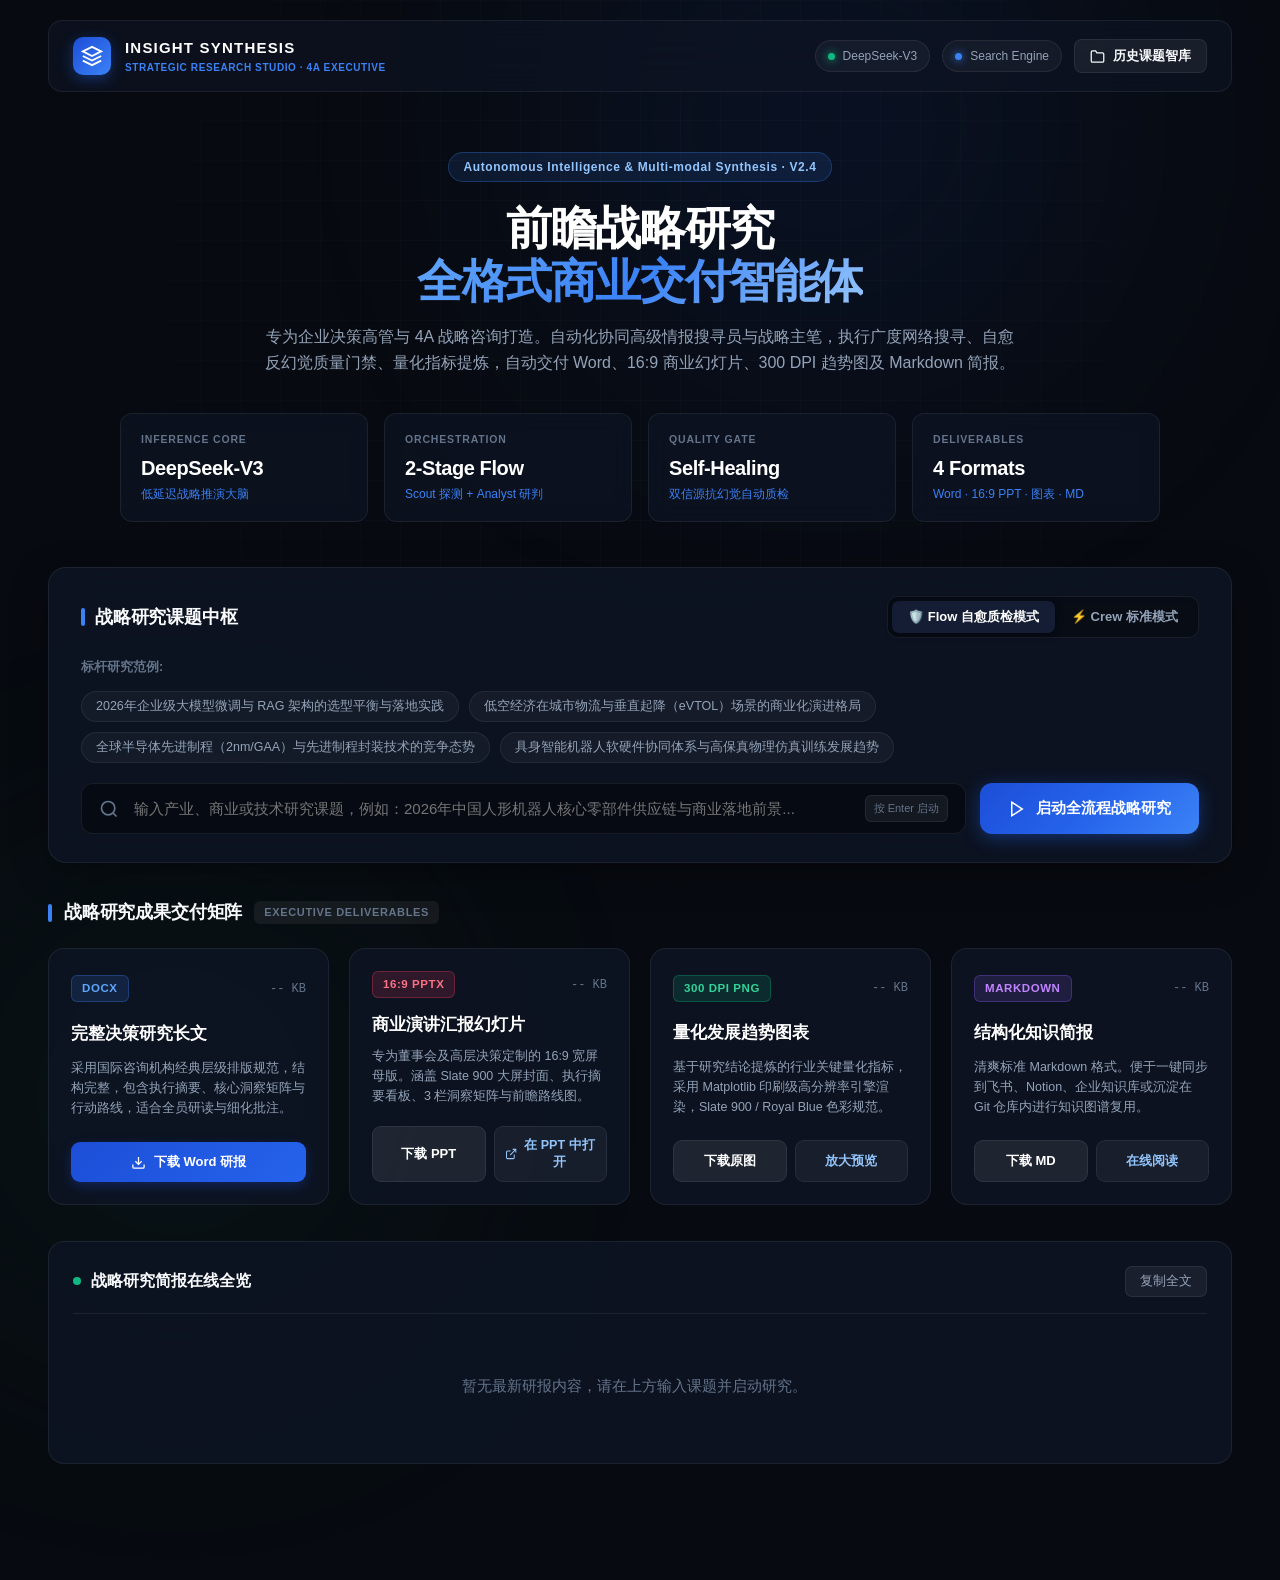
==== web/index.html @ 83f0de07 "feat(web): launch 4A executive web studio on port 8000 with obsidian dark aesthetics and live pipeli" ====
<!DOCTYPE html>
<html lang="zh-CN">
<head>
    <meta charset="UTF-8">
    <meta name="viewport" content="width=device-width, initial-scale=1.0">
    <title>Insight Synthesis Studio · 战略研究智能体控制台</title>
    <link rel="stylesheet" href="style.css">
</head>
<body>
    <!-- 背景氛围流光网格 -->
    <div class="ambient-glow glow-top"></div>
    <div class="ambient-glow glow-bottom"></div>
    <div class="grid-overlay"></div>

    <div class="app-layout">
        <!-- 顶部导航栏 -->
        <header class="navbar">
            <div class="brand">
                <div class="brand-icon">
                    <svg width="22" height="22" viewBox="0 0 24 24" fill="none" stroke="currentColor" stroke-width="2">
                        <polygon points="12 2 2 7 12 12 22 7 12 2"></polygon>
                        <polyline points="2 17 12 22 22 17"></polyline>
                        <polyline points="2 12 12 17 22 12"></polyline>
                    </svg>
                </div>
                <div class="brand-text">
                    <div class="brand-title">INSIGHT SYNTHESIS</div>
                    <div class="brand-subtitle">STRATEGIC RESEARCH STUDIO · 4A EXECUTIVE</div>
                </div>
            </div>

            <div class="nav-status-group">
                <div class="status-pill" id="deepseekStatus">
                    <span class="dot green"></span>
                    <span class="text">DeepSeek-V3</span>
                </div>
                <div class="status-pill" id="searchStatus">
                    <span class="dot blue"></span>
                    <span class="text">Search Engine</span>
                </div>
                <button class="vault-btn" id="openVaultBtn">
                    <svg width="15" height="15" viewBox="0 0 24 24" fill="none" stroke="currentColor" stroke-width="2">
                        <path d="M22 19a2 2 0 0 1-2 2H4a2 2 0 0 1-2-2V5a2 2 0 0 1 2-2h5l2 3h9a2 2 0 0 1 2 2z"></path>
                    </svg>
                    历史课题智库
                </button>
            </div>
        </header>

        <!-- 主内容区 -->
        <main class="main-content">
            <!-- 战略英雄区 -->
            <section class="hero-section">
                <div class="hero-badge">Autonomous Intelligence & Multi-modal Synthesis · V2.4</div>
                <h1 class="hero-headline">
                    前瞻战略研究<br>
                    <span class="gradient-text">全格式商业交付智能体</span>
                </h1>
                <p class="hero-description">
                    专为企业决策高管与 4A 战略咨询打造。自动化协同高级情报搜寻员与战略主笔，执行广度网络搜寻、自愈反幻觉质量门禁、量化指标提炼，自动交付 Word、16:9 商业幻灯片、300 DPI 趋势图及 Markdown 简报。
                </p>

                <!-- 能力矩阵 KPI 指标条 -->
                <div class="kpi-grid">
                    <div class="kpi-box">
                        <div class="kpi-header">INFERENCE CORE</div>
                        <div class="kpi-num">DeepSeek-V3</div>
                        <div class="kpi-sub">低延迟战略推演大脑</div>
                    </div>
                    <div class="kpi-box">
                        <div class="kpi-header">ORCHESTRATION</div>
                        <div class="kpi-num">2-Stage Flow</div>
                        <div class="kpi-sub">Scout 探测 + Analyst 研判</div>
                    </div>
                    <div class="kpi-box">
                        <div class="kpi-header">QUALITY GATE</div>
                        <div class="kpi-num">Self-Healing</div>
                        <div class="kpi-sub">双信源抗幻觉自动质检</div>
                    </div>
                    <div class="kpi-box">
                        <div class="kpi-header">DELIVERABLES</div>
                        <div class="kpi-num">4 Formats</div>
                        <div class="kpi-sub">Word · 16:9 PPT · 图表 · MD</div>
                    </div>
                </div>
            </section>

            <!-- 战略任务控制中枢 -->
            <section class="mission-panel">
                <div class="panel-header">
                    <div class="panel-title-wrap">
                        <span class="section-indicator"></span>
                        <h2 class="panel-title">战略研究课题中枢</h2>
                    </div>
                    <div class="mode-switch">
                        <button class="mode-btn active" data-mode="flow">
                            <span class="mode-icon">🛡️</span> Flow 自愈质检模式
                        </button>
                        <button class="mode-btn" data-mode="crew">
                            <span class="mode-icon">⚡</span> Crew 标准模式
                        </button>
                    </div>
                </div>

                <!-- 推荐标杆预设选题 -->
                <div class="presets-row">
                    <span class="presets-label">标杆研究范例:</span>
                    <div class="presets-chips">
                        <button class="preset-chip">2026年企业级大模型微调与 RAG 架构的选型平衡与落地实践</button>
                        <button class="preset-chip">低空经济在城市物流与垂直起降（eVTOL）场景的商业化演进格局</button>
                        <button class="preset-chip">全球半导体先进制程（2nm/GAA）与先进制程封装技术的竞争态势</button>
                        <button class="preset-chip">具身智能机器人软硬件协同体系与高保真物理仿真训练发展趋势</button>
                    </div>
                </div>

                <!-- 输入框与启动操作 -->
                <div class="command-bar">
                    <div class="input-container">
                        <svg class="search-icon" width="20" height="20" viewBox="0 0 24 24" fill="none" stroke="currentColor" stroke-width="2">
                            <circle cx="11" cy="11" r="8"></circle>
                            <line x1="21" y1="21" x2="16.65" y2="16.65"></line>
                        </svg>
                        <input type="text" id="topicInput" placeholder="输入产业、商业或技术研究课题，例如：2026年中国人形机器人核心零部件供应链与商业落地前景..." />
                        <span class="shortcut-hint">按 Enter 启动</span>
                    </div>
                    <button class="launch-btn" id="launchBtn">
                        <span class="btn-shimmer"></span>
                        <svg width="18" height="18" viewBox="0 0 24 24" fill="none" stroke="currentColor" stroke-width="2">
                            <polygon points="5 3 19 12 5 21 5 3"></polygon>
                        </svg>
                        <span class="btn-label">启动全流程战略研究</span>
                    </button>
                </div>
            </section>

            <!-- 实时研究流水线可视化状态（运行时激活） -->
            <section class="pipeline-section" id="pipelineSection" style="display: none;">
                <div class="pipeline-card">
                    <div class="pipeline-header">
                        <div class="pipeline-status-badge">
                            <span class="pulse-ring"></span>
                            <span id="pipelineStatusText">正在执行任务...</span>
                        </div>
                        <div class="pipeline-progress-num" id="progressPercent">0%</div>
                    </div>

                    <!-- 进度条 -->
                    <div class="progress-track">
                        <div class="progress-fill" id="progressFill" style="width: 0%;"></div>
                    </div>

                    <!-- 四阶段节点 -->
                    <div class="pipeline-steps">
                        <div class="step-node" id="stepScout">
                            <div class="step-dot"></div>
                            <div class="step-info">
                                <div class="step-name">1. 全网广度探测</div>
                                <div class="step-desc">Scout 检索与去噪</div>
                            </div>
                        </div>
                        <div class="step-node" id="stepGate">
                            <div class="step-dot"></div>
                            <div class="step-info">
                                <div class="step-name">2. 质量门禁校验</div>
                                <div class="step-desc">信源密度与反幻觉</div>
                            </div>
                        </div>
                        <div class="step-node" id="stepAnalyst">
                            <div class="step-dot"></div>
                            <div class="step-info">
                                <div class="step-name">3. 战略深度研判</div>
                                <div class="step-desc">Analyst 洞察提炼</div>
                            </div>
                        </div>
                        <div class="step-node" id="stepMultimodal">
                            <div class="step-dot"></div>
                            <div class="step-info">
                                <div class="step-name">4. 多模态全套交付</div>
                                <div class="step-desc">Word / PPT / 300DPI</div>
                            </div>
                        </div>
                    </div>

                    <!-- 运行控制台实时日志输出 -->
                    <div class="terminal-logs">
                        <div class="terminal-header">
                            <div class="terminal-dots">
                                <span></span><span></span><span></span>
                            </div>
                            <span class="terminal-title">AGENT TELEMETRY STREAM</span>
                        </div>
                        <div class="terminal-body" id="logStream">
                            <div class="log-line text-muted">> 系统就绪，等待下达战略研究指令...</div>
                        </div>
                    </div>
                </div>
            </section>

            <!-- 成果交付矩阵展板 -->
            <section class="deliverables-section" id="deliverablesSection">
                <div class="section-title-wrap">
                    <span class="section-indicator"></span>
                    <h2 class="panel-title">战略研究成果交付矩阵</h2>
                    <span class="badge-tag">EXECUTIVE DELIVERABLES</span>
                </div>

                <div class="deliverables-grid">
                    <!-- Word 卡片 -->
                    <div class="asset-card" id="cardDocx">
                        <div class="card-glow"></div>
                        <div class="card-top">
                            <span class="file-badge word">DOCX</span>
                            <span class="file-size" id="sizeDocx">-- KB</span>
                        </div>
                        <h3 class="asset-name">完整决策研究长文</h3>
                        <p class="asset-desc">采用国际咨询机构经典层级排版规范，结构完整，包含执行摘要、核心洞察矩阵与行动路线，适合全员研读与细化批注。</p>
                        <div class="card-footer">
                            <a href="/api/deliverables/download/docx" class="download-action-btn primary" id="btnDownloadDocx">
                                <svg width="15" height="15" viewBox="0 0 24 24" fill="none" stroke="currentColor" stroke-width="2">
                                    <path d="M21 15v4a2 2 0 0 1-2 2H5a2 2 0 0 1-2-2v-4"></path>
                                    <polyline points="7 10 12 15 17 10"></polyline>
                                    <line x1="12" y1="15" x2="12" y2="3"></line>
                                </svg>
                                下载 Word 研报
                            </a>
                        </div>
                    </div>

                    <!-- PPT 卡片 -->
                    <div class="asset-card" id="cardPptx">
                        <div class="card-glow"></div>
                        <div class="card-top">
                            <span class="file-badge ppt">16:9 PPTX</span>
                            <span class="file-size" id="sizePptx">-- KB</span>
                        </div>
                        <h3 class="asset-name">商业演讲汇报幻灯片</h3>
                        <p class="asset-desc">专为董事会及高层决策定制的 16:9 宽屏母版。涵盖 Slate 900 大屏封面、执行摘要看板、3 栏洞察矩阵与前瞻路线图。</p>
                        <div class="card-footer double-btn">
                            <a href="/api/deliverables/download/pptx" class="download-action-btn" id="btnDownloadPptx">
                                下载 PPT
                            </a>
                            <button class="open-pptx-btn" id="btnOpenPptx" title="自动调用本地 PowerPoint 呈现">
                                <svg width="14" height="14" viewBox="0 0 24 24" fill="none" stroke="currentColor" stroke-width="2">
                                    <path d="M18 13v6a2 2 0 0 1-2 2H5a2 2 0 0 1-2-2V8a2 2 0 0 1 2-2h6"></path>
                                    <polyline points="15 3 21 3 21 9"></polyline>
                                    <line x1="10" y1="14" x2="21" y2="3"></line>
                                </svg>
                                在 PPT 中打开
                            </button>
                        </div>
                    </div>

                    <!-- 趋势图表 卡片 -->
                    <div class="asset-card" id="cardChart">
                        <div class="card-glow"></div>
                        <div class="card-top">
                            <span class="file-badge chart">300 DPI PNG</span>
                            <span class="file-size" id="sizeChart">-- KB</span>
                        </div>
                        <h3 class="asset-name">量化发展趋势图表</h3>
                        <p class="asset-desc">基于研究结论提炼的行业关键量化指标，采用 Matplotlib 印刷级高分辨率引擎渲染，Slate 900 / Royal Blue 色彩规范。</p>
                        <div class="card-footer double-btn">
                            <a href="/api/deliverables/download/chart" class="download-action-btn" id="btnDownloadChart">
                                下载原图
                            </a>
                            <button class="preview-btn" id="btnPreviewChart">
                                放大预览
                            </button>
                        </div>
                    </div>

                    <!-- Markdown 卡片 -->
                    <div class="asset-card" id="cardMd">
                        <div class="card-glow"></div>
                        <div class="card-top">
                            <span class="file-badge md">MARKDOWN</span>
                            <span class="file-size" id="sizeMd">-- KB</span>
                        </div>
                        <h3 class="asset-name">结构化知识简报</h3>
                        <p class="asset-desc">清爽标准 Markdown 格式。便于一键同步到飞书、Notion、企业知识库或沉淀在 Git 仓库内进行知识图谱复用。</p>
                        <div class="card-footer double-btn">
                            <a href="/api/deliverables/download/md" class="download-action-btn" id="btnDownloadMd">
                                下载 MD
                            </a>
                            <button class="read-md-btn" id="btnReadMd">
                                在线阅读
                            </button>
                        </div>
                    </div>
                </div>
            </section>

            <!-- 在线阅读研报抽屉/视窗 -->
            <section class="reader-section" id="readerSection">
                <div class="reader-card">
                    <div class="reader-header">
                        <div class="reader-meta">
                            <span class="pulse-indicator"></span>
                            <span class="reader-title">战略研究简报在线全览</span>
                        </div>
                        <div class="reader-actions">
                            <button class="copy-btn" id="copyReportBtn">复制全文</button>
                        </div>
                    </div>
                    <div class="reader-content" id="reportPreviewContent">
                        <div class="empty-state">暂无最新研报内容，请在上方输入课题并启动研究。</div>
                    </div>
                </div>
            </section>
        </main>

        <!-- 历史智库抽屉 (Vault Modal) -->
        <div class="modal-backdrop" id="vaultModal">
            <div class="modal-box">
                <div class="modal-header">
                    <div class="modal-title">
                        <svg width="20" height="20" viewBox="0 0 24 24" fill="none" stroke="currentColor" stroke-width="2">
                            <path d="M22 19a2 2 0 0 1-2 2H4a2 2 0 0 1-2-2V5a2 2 0 0 1 2-2h5l2 3h9a2 2 0 0 1 2 2z"></path>
                        </svg>
                        历史课题沉淀智库
                    </div>
                    <button class="close-modal-btn" id="closeVaultBtn">&times;</button>
                </div>
                <div class="modal-body" id="vaultList">
                    <div class="loading-spinner">加载历史智库中...</div>
                </div>
            </div>
        </div>

        <!-- 高清图表灯箱 (Image Lightbox Modal) -->
        <div class="modal-backdrop" id="chartModal">
            <div class="modal-box modal-wide">
                <div class="modal-header">
                    <div class="modal-title">300 DPI 关键量化发展趋势图表</div>
                    <button class="close-modal-btn" id="closeChartBtn">&times;</button>
                </div>
                <div class="modal-body chart-modal-body">
                    <img id="chartLightboxImg" src="/api/deliverables/download/chart" alt="量化发展趋势图表" />
                </div>
            </div>
        </div>
    </div>

    <!-- 简易客户端脚本 -->
    <script src="app.js"></script>
</body>
</html>
---- web/style.css ----
/* ==========================================================================
   Insight Synthesis Studio · 4A Executive Web Design System
   Palette: Deep Obsidian (#070A10) + Electric Royal Sapphire (#2563EB)
   ========================================================================== */

:root {
    --bg-base: #070A10;
    --bg-surface: #0E1424;
    --bg-surface-elevated: #141D33;
    --bg-card: rgba(14, 20, 36, 0.85);
    
    --border-subtle: rgba(255, 255, 255, 0.07);
    --border-focus: rgba(59, 130, 246, 0.5);
    --border-hover: rgba(255, 255, 255, 0.16);

    --primary-blue: #2563EB;
    --primary-light: #3B82F6;
    --accent-glow: rgba(37, 99, 235, 0.35);

    --text-primary: #F8FAFC;
    --text-secondary: #94A3B8;
    --text-muted: #64748B;

    --badge-word: #3B82F6;
    --badge-ppt: #F43F5E;
    --badge-chart: #10B981;
    --badge-md: #8B5CF6;

    --font-sans: -apple-system, BlinkMacSystemFont, "SF Pro Display", "PingFang SC", "Segoe UI", Roboto, "Helvetica Neue", sans-serif;
    --font-mono: "SF Mono", "JetBrains Mono", "Fira Code", monospace;
}

* {
    box-sizing: border-box;
    margin: 0;
    padding: 0;
}

body {
    background-color: var(--bg-base);
    color: var(--text-primary);
    font-family: var(--font-sans);
    line-height: 1.5;
    -webkit-font-smoothing: antialiased;
    overflow-x: hidden;
    position: relative;
    min-height: 100vh;
}

/* ==========================================================================
   Background Ambient Lighting & Grid
   ========================================================================== */
.ambient-glow {
    position: absolute;
    width: 650px;
    height: 650px;
    border-radius: 50%;
    filter: blur(140px);
    pointer-events: none;
    z-index: 0;
    opacity: 0.35;
}
.glow-top {
    top: -200px;
    right: 10%;
    background: radial-gradient(circle, rgba(37, 99, 235, 0.6) 0%, rgba(30, 58, 138, 0) 70%);
}
.glow-bottom {
    bottom: 10%;
    left: -150px;
    background: radial-gradient(circle, rgba(16, 185, 129, 0.3) 0%, rgba(6, 78, 59, 0) 70%);
}

.grid-overlay {
    position: absolute;
    top: 0;
    left: 0;
    right: 0;
    height: 1000px;
    background-size: 40px 40px;
    background-image: 
        linear-gradient(to right, rgba(255, 255, 255, 0.02) 1px, transparent 1px),
        linear-gradient(to bottom, rgba(255, 255, 255, 0.02) 1px, transparent 1px);
    mask-image: radial-gradient(circle at 50% 30%, black 20%, transparent 80%);
    pointer-events: none;
    z-index: 1;
}

.app-layout {
    position: relative;
    z-index: 2;
    max-width: 1240px;
    margin: 0 auto;
    padding: 20px 28px 80px;
}

/* ==========================================================================
   Navbar
   ========================================================================== */
.navbar {
    display: flex;
    justify-content: space-between;
    align-items: center;
    padding: 16px 24px;
    background: rgba(14, 20, 36, 0.65);
    backdrop-filter: blur(20px);
    -webkit-backdrop-filter: blur(20px);
    border: 1px solid var(--border-subtle);
    border-radius: 14px;
    margin-bottom: 40px;
}

.brand {
    display: flex;
    align-items: center;
    gap: 14px;
}
.brand-icon {
    width: 38px;
    height: 38px;
    border-radius: 10px;
    background: linear-gradient(135deg, #1D4ED8 0%, #3B82F6 100%);
    display: flex;
    align-items: center;
    justify-content: center;
    color: #FFF;
    box-shadow: 0 4px 14px rgba(37, 99, 235, 0.4);
}
.brand-title {
    font-size: 15px;
    font-weight: 750;
    letter-spacing: 0.08em;
    color: #FFF;
}
.brand-subtitle {
    font-size: 10px;
    font-weight: 600;
    letter-spacing: 0.06em;
    color: var(--primary-light);
}

.nav-status-group {
    display: flex;
    align-items: center;
    gap: 12px;
}

.status-pill {
    display: flex;
    align-items: center;
    gap: 8px;
    background: rgba(255, 255, 255, 0.04);
    border: 1px solid var(--border-subtle);
    padding: 6px 12px;
    border-radius: 20px;
    font-size: 12px;
    font-weight: 500;
    color: var(--text-secondary);
}
.dot {
    width: 7px;
    height: 7px;
    border-radius: 50%;
}
.dot.green {
    background-color: #10B981;
    box-shadow: 0 0 8px #10B981;
}
.dot.blue {
    background-color: #3B82F6;
    box-shadow: 0 0 8px #3B82F6;
}

.vault-btn {
    display: flex;
    align-items: center;
    gap: 8px;
    background: rgba(255, 255, 255, 0.06);
    border: 1px solid var(--border-subtle);
    color: var(--text-primary);
    padding: 7px 15px;
    border-radius: 8px;
    font-size: 13px;
    font-weight: 600;
    cursor: pointer;
    transition: all 0.2s ease;
}
.vault-btn:hover {
    background: rgba(255, 255, 255, 0.12);
    border-color: var(--border-hover);
    transform: translateY(-1px);
}

/* ==========================================================================
   Hero Section
   ========================================================================== */
.hero-section {
    text-align: center;
    padding: 20px 0 45px;
}
.hero-badge {
    display: inline-block;
    padding: 5px 14px;
    background: rgba(59, 130, 246, 0.12);
    border: 1px solid rgba(59, 130, 246, 0.3);
    border-radius: 20px;
    color: #93C5FD;
    font-size: 12px;
    font-weight: 600;
    letter-spacing: 0.05em;
    margin-bottom: 20px;
}
.hero-headline {
    font-size: 46px;
    font-weight: 800;
    line-height: 1.15;
    letter-spacing: -0.03em;
    margin-bottom: 16px;
    color: #FFFFFF;
}
.gradient-text {
    background: linear-gradient(135deg, #60A5FA 0%, #3B82F6 50%, #93C5FD 100%);
    -webkit-background-clip: text;
    -webkit-text-fill-color: transparent;
}
.hero-description {
    font-size: 16px;
    color: var(--text-secondary);
    max-width: 760px;
    margin: 0 auto 36px;
    line-height: 1.65;
}

/* KPI Bar */
.kpi-grid {
    display: grid;
    grid-template-columns: repeat(4, 1fr);
    gap: 16px;
    max-width: 1040px;
    margin: 0 auto;
}
.kpi-box {
    background: rgba(14, 20, 36, 0.7);
    backdrop-filter: blur(12px);
    border: 1px solid var(--border-subtle);
    border-radius: 12px;
    padding: 18px 20px;
    text-align: left;
    transition: all 0.25s cubic-bezier(0.16, 1, 0.3, 1);
}
.kpi-box:hover {
    transform: translateY(-2px);
    border-color: rgba(59, 130, 246, 0.35);
    box-shadow: 0 8px 25px -4px rgba(0, 0, 0, 0.4);
}
.kpi-header {
    font-size: 10.5px;
    font-weight: 700;
    letter-spacing: 0.08em;
    color: var(--text-muted);
    text-transform: uppercase;
    margin-bottom: 6px;
}
.kpi-num {
    font-size: 20px;
    font-weight: 750;
    letter-spacing: -0.02em;
    color: #FFF;
    margin-bottom: 2px;
}
.kpi-sub {
    font-size: 12px;
    color: var(--primary-light);
}

/* ==========================================================================
   Mission Command Panel
   ========================================================================== */
.mission-panel {
    background: rgba(14, 20, 36, 0.85);
    backdrop-filter: blur(24px);
    border: 1px solid var(--border-subtle);
    border-radius: 18px;
    padding: 28px 32px;
    margin-bottom: 36px;
    box-shadow: 0 10px 40px -10px rgba(0, 0, 0, 0.5);
}
.panel-header {
    display: flex;
    justify-content: space-between;
    align-items: center;
    margin-bottom: 20px;
}
.panel-title-wrap {
    display: flex;
    align-items: center;
    gap: 10px;
}
.section-indicator {
    width: 4px;
    height: 18px;
    border-radius: 2px;
    background: var(--primary-light);
}
.panel-title {
    font-size: 18px;
    font-weight: 700;
    letter-spacing: -0.01em;
}

.mode-switch {
    display: flex;
    background: rgba(0, 0, 0, 0.3);
    padding: 4px;
    border-radius: 10px;
    border: 1px solid var(--border-subtle);
}
.mode-btn {
    background: transparent;
    border: none;
    color: var(--text-secondary);
    padding: 7px 16px;
    border-radius: 7px;
    font-size: 13px;
    font-weight: 600;
    cursor: pointer;
    transition: all 0.2s ease;
}
.mode-btn.active {
    background: var(--bg-surface-elevated);
    color: #FFF;
    box-shadow: 0 2px 8px rgba(0, 0, 0, 0.3);
}

/* Presets */
.presets-row {
    display: flex;
    align-items: center;
    gap: 14px;
    margin-bottom: 20px;
    flex-wrap: wrap;
}
.presets-label {
    font-size: 12.5px;
    color: var(--text-muted);
    font-weight: 600;
    white-space: nowrap;
}
.presets-chips {
    display: flex;
    gap: 10px;
    flex-wrap: wrap;
}
.preset-chip {
    background: rgba(255, 255, 255, 0.04);
    border: 1px solid var(--border-subtle);
    color: var(--text-secondary);
    padding: 6px 14px;
    border-radius: 20px;
    font-size: 12.5px;
    cursor: pointer;
    transition: all 0.2s ease;
}
.preset-chip:hover {
    background: rgba(59, 130, 246, 0.12);
    border-color: rgba(59, 130, 246, 0.4);
    color: #FFF;
    transform: translateY(-1px);
}

/* Command Bar Input */
.command-bar {
    display: flex;
    gap: 14px;
}
.input-container {
    flex: 1;
    position: relative;
    display: flex;
    align-items: center;
}
.search-icon {
    position: absolute;
    left: 18px;
    color: var(--text-muted);
}
.shortcut-hint {
    position: absolute;
    right: 18px;
    background: rgba(255, 255, 255, 0.06);
    border: 1px solid var(--border-subtle);
    padding: 4px 8px;
    border-radius: 6px;
    font-size: 11px;
    color: var(--text-muted);
    pointer-events: none;
}
#topicInput {
    width: 100%;
    background: rgba(0, 0, 0, 0.4);
    border: 1px solid var(--border-subtle);
    border-radius: 12px;
    padding: 16px 110px 16px 52px;
    color: #FFF;
    font-size: 15px;
    outline: none;
    transition: all 0.2s ease;
}
#topicInput:focus {
    border-color: var(--primary-light);
    box-shadow: 0 0 0 3px rgba(37, 99, 235, 0.25);
    background: rgba(0, 0, 0, 0.6);
}

.launch-btn {
    position: relative;
    display: flex;
    align-items: center;
    gap: 10px;
    background: linear-gradient(135deg, #1D4ED8 0%, #2563EB 50%, #3B82F6 100%);
    border: none;
    border-radius: 12px;
    padding: 0 28px;
    color: #FFF;
    font-size: 15px;
    font-weight: 650;
    cursor: pointer;
    overflow: hidden;
    box-shadow: 0 4px 18px rgba(37, 99, 235, 0.4);
    transition: all 0.25s ease;
    white-space: nowrap;
}
.launch-btn:hover {
    box-shadow: 0 6px 24px rgba(37, 99, 235, 0.6);
    transform: translateY(-1px);
}
.launch-btn:active {
    transform: translateY(0);
}
.btn-shimmer {
    position: absolute;
    top: 0; left: -100%; width: 50%; height: 100%;
    background: linear-gradient(90deg, transparent, rgba(255,255,255,0.2), transparent);
    animation: shimmer 3s infinite;
}
@keyframes shimmer {
    100% { left: 200%; }
}

/* ==========================================================================
   Pipeline Progress Section
   ========================================================================== */
.pipeline-section {
    margin-bottom: 36px;
    animation: fadeIn 0.4s ease;
}
@keyframes fadeIn {
    from { opacity: 0; transform: translateY(10px); }
    to { opacity: 1; transform: translateY(0); }
}

.pipeline-card {
    background: rgba(14, 20, 36, 0.9);
    border: 1px solid var(--border-subtle);
    border-radius: 16px;
    padding: 24px;
}
.pipeline-header {
    display: flex;
    justify-content: space-between;
    align-items: center;
    margin-bottom: 16px;
}
.pipeline-status-badge {
    display: flex;
    align-items: center;
    gap: 10px;
    font-size: 14.5px;
    font-weight: 600;
}
.pulse-ring {
    width: 10px;
    height: 10px;
    border-radius: 50%;
    background: var(--primary-light);
    box-shadow: 0 0 0 0 rgba(59, 130, 246, 0.7);
    animation: pulse 1.6s infinite;
}
@keyframes pulse {
    0% { transform: scale(0.95); box-shadow: 0 0 0 0 rgba(59, 130, 246, 0.7); }
    70% { transform: scale(1); box-shadow: 0 0 0 10px rgba(59, 130, 246, 0); }
    100% { transform: scale(0.95); box-shadow: 0 0 0 0 rgba(59, 130, 246, 0); }
}
.pipeline-progress-num {
    font-family: var(--font-mono);
    font-size: 18px;
    font-weight: 700;
    color: var(--primary-light);
}

.progress-track {
    width: 100%;
    height: 6px;
    background: rgba(255, 255, 255, 0.08);
    border-radius: 4px;
    overflow: hidden;
    margin-bottom: 24px;
}
.progress-fill {
    height: 100%;
    background: linear-gradient(90deg, #1D4ED8, #3B82F6, #60A5FA);
    border-radius: 4px;
    transition: width 0.4s ease;
}

.pipeline-steps {
    display: grid;
    grid-template-columns: repeat(4, 1fr);
    gap: 16px;
    margin-bottom: 24px;
}
.step-node {
    display: flex;
    align-items: center;
    gap: 12px;
    background: rgba(0, 0, 0, 0.25);
    border: 1px solid var(--border-subtle);
    padding: 12px 14px;
    border-radius: 10px;
}
.step-node.active {
    border-color: var(--primary-light);
    background: rgba(37, 99, 235, 0.1);
}
.step-node.done {
    border-color: rgba(16, 185, 129, 0.5);
    background: rgba(16, 185, 129, 0.08);
}
.step-dot {
    width: 10px;
    height: 10px;
    border-radius: 50%;
    background: var(--text-muted);
}
.step-node.active .step-dot {
    background: var(--primary-light);
    box-shadow: 0 0 8px var(--primary-light);
}
.step-node.done .step-dot {
    background: #10B981;
    box-shadow: 0 0 8px #10B981;
}
.step-name {
    font-size: 13px;
    font-weight: 650;
    color: #FFF;
}
.step-desc {
    font-size: 11px;
    color: var(--text-muted);
}

/* Terminal stream */
.terminal-logs {
    background: #05080E;
    border: 1px solid var(--border-subtle);
    border-radius: 10px;
    overflow: hidden;
}
.terminal-header {
    display: flex;
    align-items: center;
    gap: 12px;
    padding: 10px 14px;
    background: rgba(255, 255, 255, 0.03);
    border-bottom: 1px solid var(--border-subtle);
}
.terminal-dots {
    display: flex;
    gap: 6px;
}
.terminal-dots span {
    width: 8px;
    height: 8px;
    border-radius: 50%;
    background: rgba(255, 255, 255, 0.2);
}
.terminal-title {
    font-family: var(--font-mono);
    font-size: 11px;
    color: var(--text-muted);
    letter-spacing: 0.06em;
}
.terminal-body {
    padding: 14px;
    font-family: var(--font-mono);
    font-size: 12.5px;
    color: #94A3B8;
    max-height: 160px;
    overflow-y: auto;
    line-height: 1.7;
}
.log-line {
    word-break: break-all;
}

/* ==========================================================================
   Deliverables Grid (The 4A Master Showcase)
   ========================================================================== */
.deliverables-section {
    margin-bottom: 36px;
}
.section-title-wrap {
    display: flex;
    align-items: center;
    gap: 12px;
    margin-bottom: 22px;
}
.badge-tag {
    font-size: 11px;
    font-weight: 700;
    padding: 3px 10px;
    border-radius: 6px;
    background: rgba(255, 255, 255, 0.06);
    color: var(--text-muted);
    letter-spacing: 0.06em;
}

.deliverables-grid {
    display: grid;
    grid-template-columns: repeat(4, 1fr);
    gap: 20px;
}

.asset-card {
    background: rgba(14, 20, 36, 0.85);
    border: 1px solid var(--border-subtle);
    border-radius: 16px;
    padding: 22px;
    display: flex;
    flex-direction: column;
    justify-content: space-between;
    position: relative;
    overflow: hidden;
    transition: all 0.25s cubic-bezier(0.16, 1, 0.3, 1);
}
.asset-card:hover {
    transform: translateY(-3px);
    border-color: rgba(255, 255, 255, 0.2);
    box-shadow: 0 12px 30px -8px rgba(0, 0, 0, 0.5);
}

.card-top {
    display: flex;
    justify-content: space-between;
    align-items: center;
    margin-bottom: 14px;
}
.file-badge {
    padding: 4px 10px;
    border-radius: 6px;
    font-size: 11.5px;
    font-weight: 750;
    letter-spacing: 0.05em;
}
.file-badge.word { background: rgba(59, 130, 246, 0.15); color: #60A5FA; border: 1px solid rgba(59, 130, 246, 0.3); }
.file-badge.ppt  { background: rgba(244, 63, 94, 0.15); color: #FB7185; border: 1px solid rgba(244, 63, 94, 0.3); }
.file-badge.chart{ background: rgba(16, 185, 129, 0.15); color: #34D399; border: 1px solid rgba(16, 185, 129, 0.3); }
.file-badge.md   { background: rgba(139, 92, 246, 0.15); color: #C084FC; border: 1px solid rgba(139, 92, 246, 0.3); }

.file-size {
    font-family: var(--font-mono);
    font-size: 12px;
    color: var(--text-muted);
}
.asset-name {
    font-size: 17px;
    font-weight: 700;
    margin-bottom: 8px;
    color: #FFF;
}
.asset-desc {
    font-size: 12.5px;
    color: var(--text-secondary);
    line-height: 1.6;
    margin-bottom: 20px;
}

.card-footer {
    display: flex;
    gap: 8px;
}
.card-footer.double-btn {
    display: grid;
    grid-template-columns: 1fr 1fr;
}

.download-action-btn {
    display: flex;
    align-items: center;
    justify-content: center;
    gap: 8px;
    padding: 10px;
    background: rgba(255, 255, 255, 0.08);
    border: 1px solid var(--border-subtle);
    border-radius: 9px;
    color: #FFF;
    font-size: 13px;
    font-weight: 600;
    text-decoration: none;
    cursor: pointer;
    transition: all 0.2s ease;
    width: 100%;
}
.download-action-btn:hover {
    background: rgba(255, 255, 255, 0.15);
    border-color: var(--border-hover);
}
.download-action-btn.primary {
    background: linear-gradient(135deg, #1D4ED8 0%, #2563EB 100%);
    border: none;
    box-shadow: 0 4px 12px rgba(29, 78, 216, 0.3);
}
.download-action-btn.primary:hover {
    box-shadow: 0 6px 18px rgba(29, 78, 216, 0.5);
}

.open-pptx-btn, .preview-btn, .read-md-btn {
    display: flex;
    align-items: center;
    justify-content: center;
    gap: 6px;
    padding: 10px;
    background: rgba(255, 255, 255, 0.05);
    border: 1px solid var(--border-subtle);
    border-radius: 9px;
    color: #93C5FD;
    font-size: 12.5px;
    font-weight: 600;
    cursor: pointer;
    transition: all 0.2s ease;
}
.open-pptx-btn:hover, .preview-btn:hover, .read-md-btn:hover {
    background: rgba(59, 130, 246, 0.15);
    border-color: rgba(59, 130, 246, 0.4);
    color: #FFF;
}

/* ==========================================================================
   Reader Section (Markdown Viewer)
   ========================================================================== */
.reader-section {
    margin-bottom: 36px;
}
.reader-card {
    background: rgba(14, 20, 36, 0.85);
    border: 1px solid var(--border-subtle);
    border-radius: 16px;
    padding: 24px;
}
.reader-header {
    display: flex;
    justify-content: space-between;
    align-items: center;
    padding-bottom: 16px;
    border-bottom: 1px solid var(--border-subtle);
    margin-bottom: 20px;
}
.reader-meta {
    display: flex;
    align-items: center;
    gap: 10px;
}
.pulse-indicator {
    width: 8px;
    height: 8px;
    border-radius: 50%;
    background: #10B981;
}
.reader-title {
    font-size: 16px;
    font-weight: 700;
}
.copy-btn {
    background: rgba(255, 255, 255, 0.06);
    border: 1px solid var(--border-subtle);
    color: var(--text-secondary);
    padding: 6px 14px;
    border-radius: 7px;
    font-size: 12.5px;
    cursor: pointer;
    transition: all 0.2s ease;
}
.copy-btn:hover {
    color: #FFF;
    border-color: var(--border-hover);
}
.reader-content {
    color: #CBD5E1;
    font-size: 14.5px;
    line-height: 1.75;
    max-height: 500px;
    overflow-y: auto;
    padding-right: 12px;
}
.reader-content h1, .reader-content h2, .reader-content h3 {
    color: #FFF;
    margin: 20px 0 10px 0;
}
.reader-content p {
    margin-bottom: 14px;
}
.reader-content ul, .reader-content ol {
    margin-left: 20px;
    margin-bottom: 14px;
}
.reader-content blockquote {
    border-left: 3px solid var(--primary-light);
    padding-left: 14px;
    color: var(--text-secondary);
    margin: 14px 0;
}
.empty-state {
    text-align: center;
    padding: 40px;
    color: var(--text-muted);
}

/* ==========================================================================
   Modals
   ========================================================================== */
.modal-backdrop {
    display: none;
    position: fixed;
    top: 0; left: 0; right: 0; bottom: 0;
    background: rgba(0, 0, 0, 0.8);
    backdrop-filter: blur(12px);
    z-index: 100;
    align-items: center;
    justify-content: center;
}
.modal-backdrop.active {
    display: flex;
}
.modal-box {
    background: var(--bg-surface);
    border: 1px solid var(--border-hover);
    border-radius: 16px;
    width: 600px;
    max-width: 90vw;
    box-shadow: 0 20px 50px rgba(0, 0, 0, 0.7);
    overflow: hidden;
}
.modal-box.modal-wide {
    width: 900px;
}
.modal-header {
    display: flex;
    justify-content: space-between;
    align-items: center;
    padding: 18px 24px;
    border-bottom: 1px solid var(--border-subtle);
}
.modal-title {
    display: flex;
    align-items: center;
    gap: 10px;
    font-size: 16px;
    font-weight: 700;
}
.close-modal-btn {
    background: transparent;
    border: none;
    color: var(--text-muted);
    font-size: 24px;
    cursor: pointer;
}
.close-modal-btn:hover {
    color: #FFF;
}
.modal-body {
    padding: 24px;
    max-height: 70vh;
    overflow-y: auto;
}
.chart-modal-body {
    padding: 16px;
    text-align: center;
}
#chartLightboxImg {
    max-width: 100%;
    border-radius: 8px;
    box-shadow: 0 8px 30px rgba(0, 0, 0, 0.5);
}

.vault-item {
    padding: 14px 18px;
    border: 1px solid var(--border-subtle);
    border-radius: 10px;
    margin-bottom: 10px;
    display: flex;
    justify-content: space-between;
    align-items: center;
    cursor: pointer;
    transition: all 0.2s ease;
}
.vault-item:hover {
    background: rgba(255, 255, 255, 0.04);
    border-color: var(--primary-light);
}
.vault-topic {
    font-size: 14px;
    font-weight: 600;
    color: #FFF;
    margin-bottom: 4px;
}
.vault-meta {
    font-size: 12px;
    color: var(--text-muted);
}
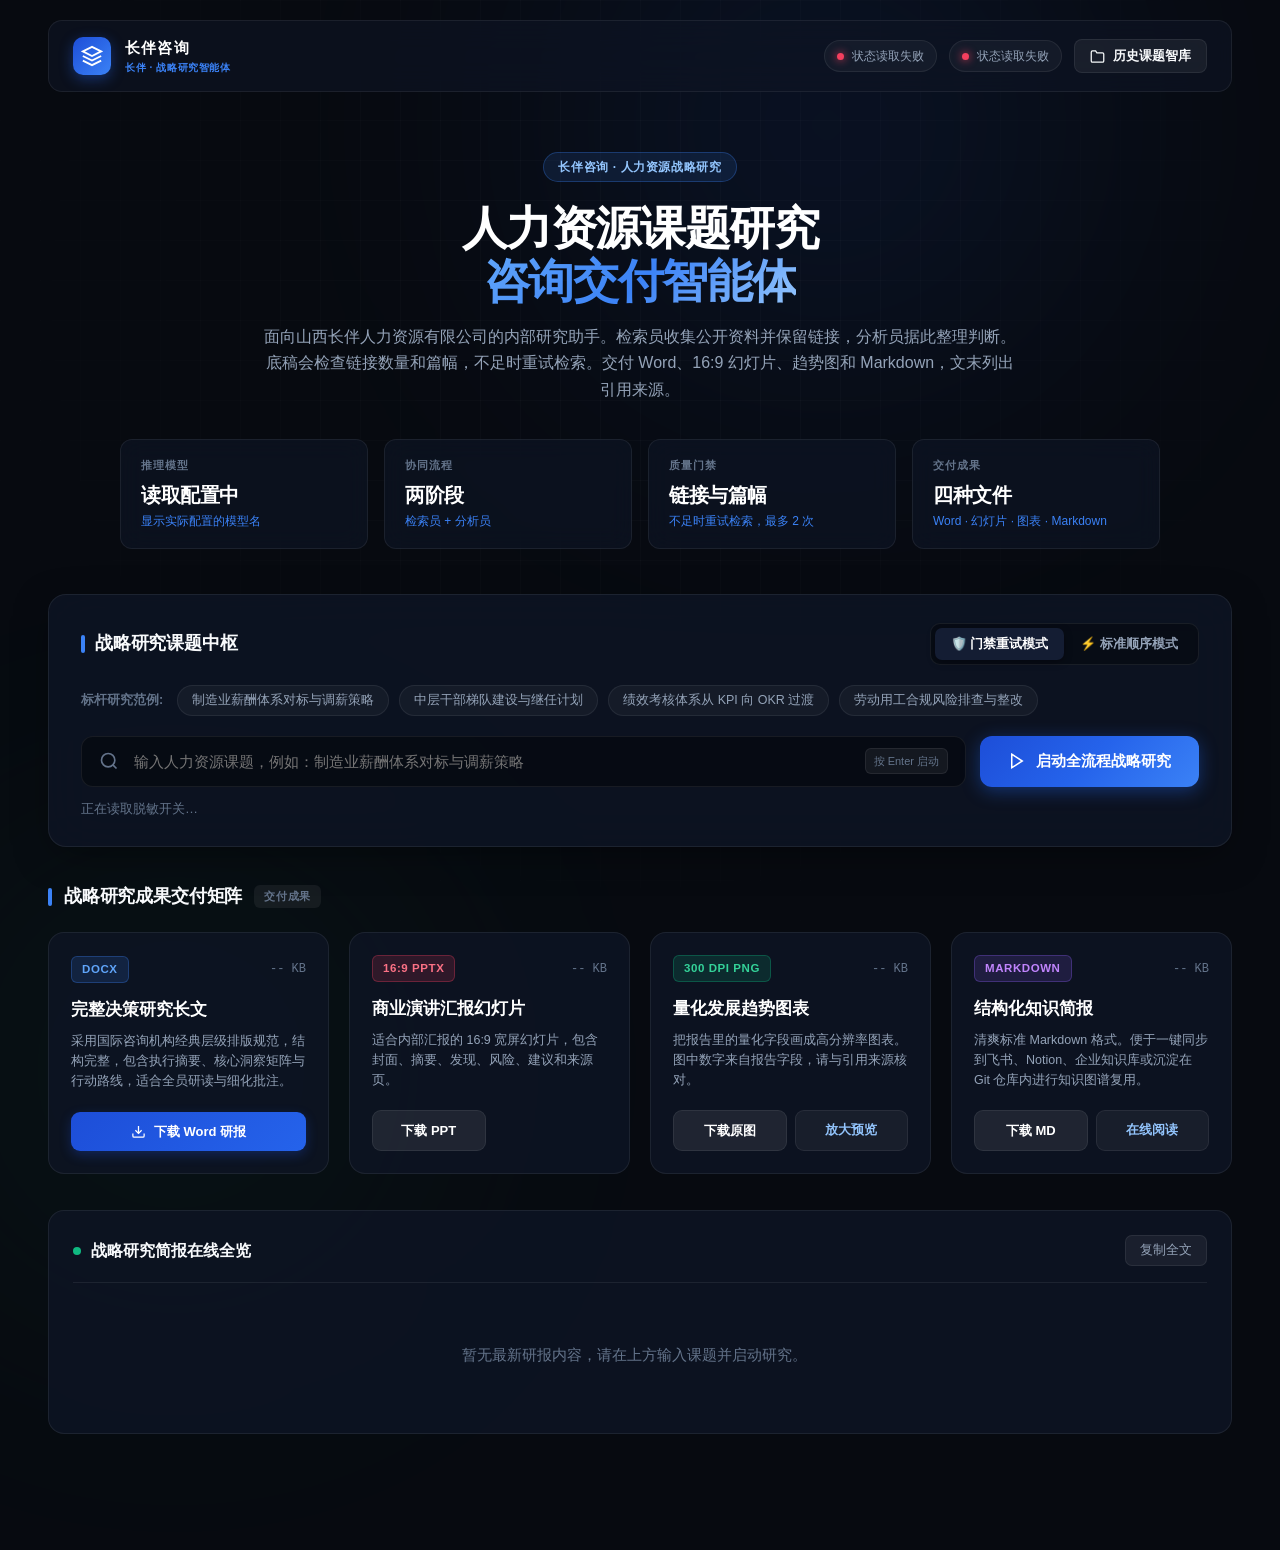
==== commit ab845178: "feat: 按长伴咨询改版，并加上本机监听、访问认证和课题脱敏 默认只监听 127.0.0.1。设置口令后页面和全部接口需要登录；课题在送去搜索和模型前默认识别并替换联系方式与客户企业名称。状态、智库" ====
--- a/web/index.html
+++ b/web/index.html
@@ -3,7 +3,7 @@
 <head>
     <meta charset="UTF-8">
     <meta name="viewport" content="width=device-width, initial-scale=1.0">
-    <title>Insight Synthesis Studio · 战略研究智能体控制台</title>
+    <title>长伴 · 战略研究智能体</title>
     <link rel="stylesheet" href="style.css">
 </head>
 <body>
@@ -24,19 +24,19 @@
                     </svg>
                 </div>
                 <div class="brand-text">
-                    <div class="brand-title">INSIGHT SYNTHESIS</div>
-                    <div class="brand-subtitle">STRATEGIC RESEARCH STUDIO · 4A EXECUTIVE</div>
+                    <div class="brand-title">长伴咨询</div>
+                    <div class="brand-subtitle">长伴 · 战略研究智能体</div>
                 </div>
             </div>
 
             <div class="nav-status-group">
                 <div class="status-pill" id="deepseekStatus">
                     <span class="dot green"></span>
-                    <span class="text">DeepSeek-V3</span>
+                    <span class="text">正在读取模型状态</span>
                 </div>
                 <div class="status-pill" id="searchStatus">
-                    <span class="dot blue"></span>
-                    <span class="text">Search Engine</span>
+                    <span class="dot yellow"></span>
+                    <span class="text">正在读取搜索状态</span>
                 </div>
                 <button class="vault-btn" id="openVaultBtn">
                     <svg width="15" height="15" viewBox="0 0 24 24" fill="none" stroke="currentColor" stroke-width="2">
@@ -51,36 +51,36 @@
         <main class="main-content">
             <!-- 战略英雄区 -->
             <section class="hero-section">
-                <div class="hero-badge">Autonomous Intelligence & Multi-modal Synthesis · V2.4</div>
+                <div class="hero-badge">长伴咨询 · 人力资源战略研究</div>
                 <h1 class="hero-headline">
-                    前瞻战略研究<br>
-                    <span class="gradient-text">全格式商业交付智能体</span>
+                    人力资源课题研究<br>
+                    <span class="gradient-text">咨询交付智能体</span>
                 </h1>
                 <p class="hero-description">
-                    专为企业决策高管与 4A 战略咨询打造。自动化协同高级情报搜寻员与战略主笔，执行广度网络搜寻、自愈反幻觉质量门禁、量化指标提炼，自动交付 Word、16:9 商业幻灯片、300 DPI 趋势图及 Markdown 简报。
+                    面向山西长伴人力资源有限公司的内部研究助手。检索员收集公开资料并保留链接，分析员据此整理判断。底稿会检查链接数量和篇幅，不足时重试检索。交付 Word、16:9 幻灯片、趋势图和 Markdown，文末列出引用来源。
                 </p>
 
                 <!-- 能力矩阵 KPI 指标条 -->
                 <div class="kpi-grid">
                     <div class="kpi-box">
-                        <div class="kpi-header">INFERENCE CORE</div>
-                        <div class="kpi-num">DeepSeek-V3</div>
-                        <div class="kpi-sub">低延迟战略推演大脑</div>
+                        <div class="kpi-header">推理模型</div>
+                        <div class="kpi-num" id="kpiModelName">读取配置中</div>
+                        <div class="kpi-sub">显示实际配置的模型名</div>
                     </div>
                     <div class="kpi-box">
-                        <div class="kpi-header">ORCHESTRATION</div>
-                        <div class="kpi-num">2-Stage Flow</div>
-                        <div class="kpi-sub">Scout 探测 + Analyst 研判</div>
+                        <div class="kpi-header">协同流程</div>
+                        <div class="kpi-num">两阶段</div>
+                        <div class="kpi-sub">检索员 + 分析员</div>
                     </div>
                     <div class="kpi-box">
-                        <div class="kpi-header">QUALITY GATE</div>
-                        <div class="kpi-num">Self-Healing</div>
-                        <div class="kpi-sub">双信源抗幻觉自动质检</div>
+                        <div class="kpi-header">质量门禁</div>
+                        <div class="kpi-num">链接与篇幅</div>
+                        <div class="kpi-sub">不足时重试检索，最多 2 次</div>
                     </div>
                     <div class="kpi-box">
-                        <div class="kpi-header">DELIVERABLES</div>
-                        <div class="kpi-num">4 Formats</div>
-                        <div class="kpi-sub">Word · 16:9 PPT · 图表 · MD</div>
+                        <div class="kpi-header">交付成果</div>
+                        <div class="kpi-num">四种文件</div>
+                        <div class="kpi-sub">Word · 幻灯片 · 图表 · Markdown</div>
                     </div>
                 </div>
             </section>
@@ -94,10 +94,10 @@
                     </div>
                     <div class="mode-switch">
                         <button class="mode-btn active" data-mode="flow">
-                            <span class="mode-icon">🛡️</span> Flow 自愈质检模式
+                            <span class="mode-icon">🛡️</span> 门禁重试模式
                         </button>
                         <button class="mode-btn" data-mode="crew">
-                            <span class="mode-icon">⚡</span> Crew 标准模式
+                            <span class="mode-icon">⚡</span> 标准顺序模式
                         </button>
                     </div>
                 </div>
@@ -106,10 +106,10 @@
                 <div class="presets-row">
                     <span class="presets-label">标杆研究范例:</span>
                     <div class="presets-chips">
-                        <button class="preset-chip">2026年企业级大模型微调与 RAG 架构的选型平衡与落地实践</button>
-                        <button class="preset-chip">低空经济在城市物流与垂直起降（eVTOL）场景的商业化演进格局</button>
-                        <button class="preset-chip">全球半导体先进制程（2nm/GAA）与先进制程封装技术的竞争态势</button>
-                        <button class="preset-chip">具身智能机器人软硬件协同体系与高保真物理仿真训练发展趋势</button>
+                        <button class="preset-chip">制造业薪酬体系对标与调薪策略</button>
+                        <button class="preset-chip">中层干部梯队建设与继任计划</button>
+                        <button class="preset-chip">绩效考核体系从 KPI 向 OKR 过渡</button>
+                        <button class="preset-chip">劳动用工合规风险排查与整改</button>
                     </div>
                 </div>
 
@@ -120,7 +120,7 @@
                             <circle cx="11" cy="11" r="8"></circle>
                             <line x1="21" y1="21" x2="16.65" y2="16.65"></line>
                         </svg>
-                        <input type="text" id="topicInput" placeholder="输入产业、商业或技术研究课题，例如：2026年中国人形机器人核心零部件供应链与商业落地前景..." />
+                        <input type="text" id="topicInput" placeholder="输入人力资源课题，例如：制造业薪酬体系对标与调薪策略" />
                         <span class="shortcut-hint">按 Enter 启动</span>
                     </div>
                     <button class="launch-btn" id="launchBtn">
@@ -131,6 +131,7 @@
                         <span class="btn-label">启动全流程战略研究</span>
                     </button>
                 </div>
+                <p class="redaction-note" id="redactionNote">正在读取脱敏开关…</p>
             </section>
 
             <!-- 实时研究流水线可视化状态（运行时激活） -->
@@ -155,28 +156,28 @@
                             <div class="step-dot"></div>
                             <div class="step-info">
                                 <div class="step-name">1. 全网广度探测</div>
-                                <div class="step-desc">Scout 检索与去噪</div>
+                                <div class="step-desc">检索员搜集公开资料</div>
                             </div>
                         </div>
                         <div class="step-node" id="stepGate">
                             <div class="step-dot"></div>
                             <div class="step-info">
                                 <div class="step-name">2. 质量门禁校验</div>
-                                <div class="step-desc">信源密度与反幻觉</div>
+                                <div class="step-desc">链接数量与篇幅</div>
                             </div>
                         </div>
                         <div class="step-node" id="stepAnalyst">
                             <div class="step-dot"></div>
                             <div class="step-info">
                                 <div class="step-name">3. 战略深度研判</div>
-                                <div class="step-desc">Analyst 洞察提炼</div>
+                                <div class="step-desc">分析员整理判断</div>
                             </div>
                         </div>
                         <div class="step-node" id="stepMultimodal">
                             <div class="step-dot"></div>
                             <div class="step-info">
                                 <div class="step-name">4. 多模态全套交付</div>
-                                <div class="step-desc">Word / PPT / 300DPI</div>
+                                <div class="step-desc">Word、幻灯片与图表</div>
                             </div>
                         </div>
                     </div>
@@ -187,7 +188,7 @@
                             <div class="terminal-dots">
                                 <span></span><span></span><span></span>
                             </div>
-                            <span class="terminal-title">AGENT TELEMETRY STREAM</span>
+                            <span class="terminal-title">智能体运行日志</span>
                         </div>
                         <div class="terminal-body" id="logStream">
                             <div class="log-line text-muted">> 系统就绪，等待下达战略研究指令...</div>
@@ -201,7 +202,7 @@
                 <div class="section-title-wrap">
                     <span class="section-indicator"></span>
                     <h2 class="panel-title">战略研究成果交付矩阵</h2>
-                    <span class="badge-tag">EXECUTIVE DELIVERABLES</span>
+                    <span class="badge-tag">交付成果</span>
                 </div>
 
                 <div class="deliverables-grid">
@@ -234,7 +235,7 @@
                             <span class="file-size" id="sizePptx">-- KB</span>
                         </div>
                         <h3 class="asset-name">商业演讲汇报幻灯片</h3>
-                        <p class="asset-desc">专为董事会及高层决策定制的 16:9 宽屏母版。涵盖 Slate 900 大屏封面、执行摘要看板、3 栏洞察矩阵与前瞻路线图。</p>
+                        <p class="asset-desc">适合内部汇报的 16:9 宽屏幻灯片，包含封面、摘要、发现、风险、建议和来源页。</p>
                         <div class="card-footer double-btn">
                             <a href="/api/deliverables/download/pptx" class="download-action-btn" id="btnDownloadPptx">
                                 下载 PPT
@@ -258,7 +259,7 @@
                             <span class="file-size" id="sizeChart">-- KB</span>
                         </div>
                         <h3 class="asset-name">量化发展趋势图表</h3>
-                        <p class="asset-desc">基于研究结论提炼的行业关键量化指标，采用 Matplotlib 印刷级高分辨率引擎渲染，Slate 900 / Royal Blue 色彩规范。</p>
+                        <p class="asset-desc">把报告里的量化字段画成高分辨率图表。图中数字来自报告字段，请与引用来源核对。</p>
                         <div class="card-footer double-btn">
                             <a href="/api/deliverables/download/chart" class="download-action-btn" id="btnDownloadChart">
                                 下载原图
@@ -321,8 +322,11 @@
                     </div>
                     <button class="close-modal-btn" id="closeVaultBtn">&times;</button>
                 </div>
-                <div class="modal-body" id="vaultList">
-                    <div class="loading-spinner">加载历史智库中...</div>
+                <div class="modal-body">
+                    <input type="search" id="vaultSearch" class="vault-search" placeholder="按关键词搜索课题或正文" />
+                    <div id="vaultList">
+                        <div class="loading-spinner">加载历史智库中...</div>
+                    </div>
                 </div>
             </div>
         </div>
@@ -331,7 +335,7 @@
         <div class="modal-backdrop" id="chartModal">
             <div class="modal-box modal-wide">
                 <div class="modal-header">
-                    <div class="modal-title">300 DPI 关键量化发展趋势图表</div>
+                    <div class="modal-title">关键量化发展趋势图表</div>
                     <button class="close-modal-btn" id="closeChartBtn">&times;</button>
                 </div>
                 <div class="modal-body chart-modal-body">
--- a/web/style.css
+++ b/web/style.css
@@ -1,5 +1,5 @@
 /* ==========================================================================
-   Insight Synthesis Studio · 4A Executive Web Design System
+   长伴咨询 · 战略研究智能体
    Palette: Deep Obsidian (#070A10) + Electric Royal Sapphire (#2563EB)
    ========================================================================== */
 
@@ -170,6 +170,14 @@
     background-color: #3B82F6;
     box-shadow: 0 0 8px #3B82F6;
 }
+.dot.yellow {
+    background-color: #F59E0B;
+    box-shadow: 0 0 8px #F59E0B;
+}
+.dot.red {
+    background-color: #F43F5E;
+    box-shadow: 0 0 8px #F43F5E;
+}
 
 .vault-btn {
     display: flex;
@@ -605,7 +613,7 @@
 }
 
 /* ==========================================================================
-   Deliverables Grid (The 4A Master Showcase)
+   Deliverables Grid
    ========================================================================== */
 .deliverables-section {
     margin-bottom: 36px;
@@ -739,6 +747,9 @@
     font-weight: 600;
     cursor: pointer;
     transition: all 0.2s ease;
+}
+.open-pptx-btn[hidden] {
+    display: none;
 }
 .open-pptx-btn:hover, .preview-btn:hover, .read-md-btn:hover {
     background: rgba(59, 130, 246, 0.15);
@@ -918,3 +929,37 @@
     font-size: 12px;
     color: var(--text-muted);
 }
+.vault-search {
+    width: 100%;
+    margin-bottom: 14px;
+    background: rgba(255, 255, 255, 0.04);
+    border: 1px solid var(--border-subtle);
+    color: var(--text-primary);
+    border-radius: 10px;
+    padding: 10px 12px;
+    font-size: 14px;
+}
+.vault-actions {
+    display: flex;
+    gap: 8px;
+    flex-shrink: 0;
+}
+.danger-btn {
+    background: rgba(244, 63, 94, 0.12);
+    border: 1px solid rgba(244, 63, 94, 0.35);
+    color: #FDA4AF;
+    border-radius: 9px;
+    padding: 8px 12px;
+    font-size: 12.5px;
+    font-weight: 600;
+    cursor: pointer;
+}
+.danger-btn:hover {
+    background: rgba(244, 63, 94, 0.22);
+    color: #FFF;
+}
+.redaction-note {
+    margin-top: 12px;
+    color: var(--text-muted);
+    font-size: 13px;
+}
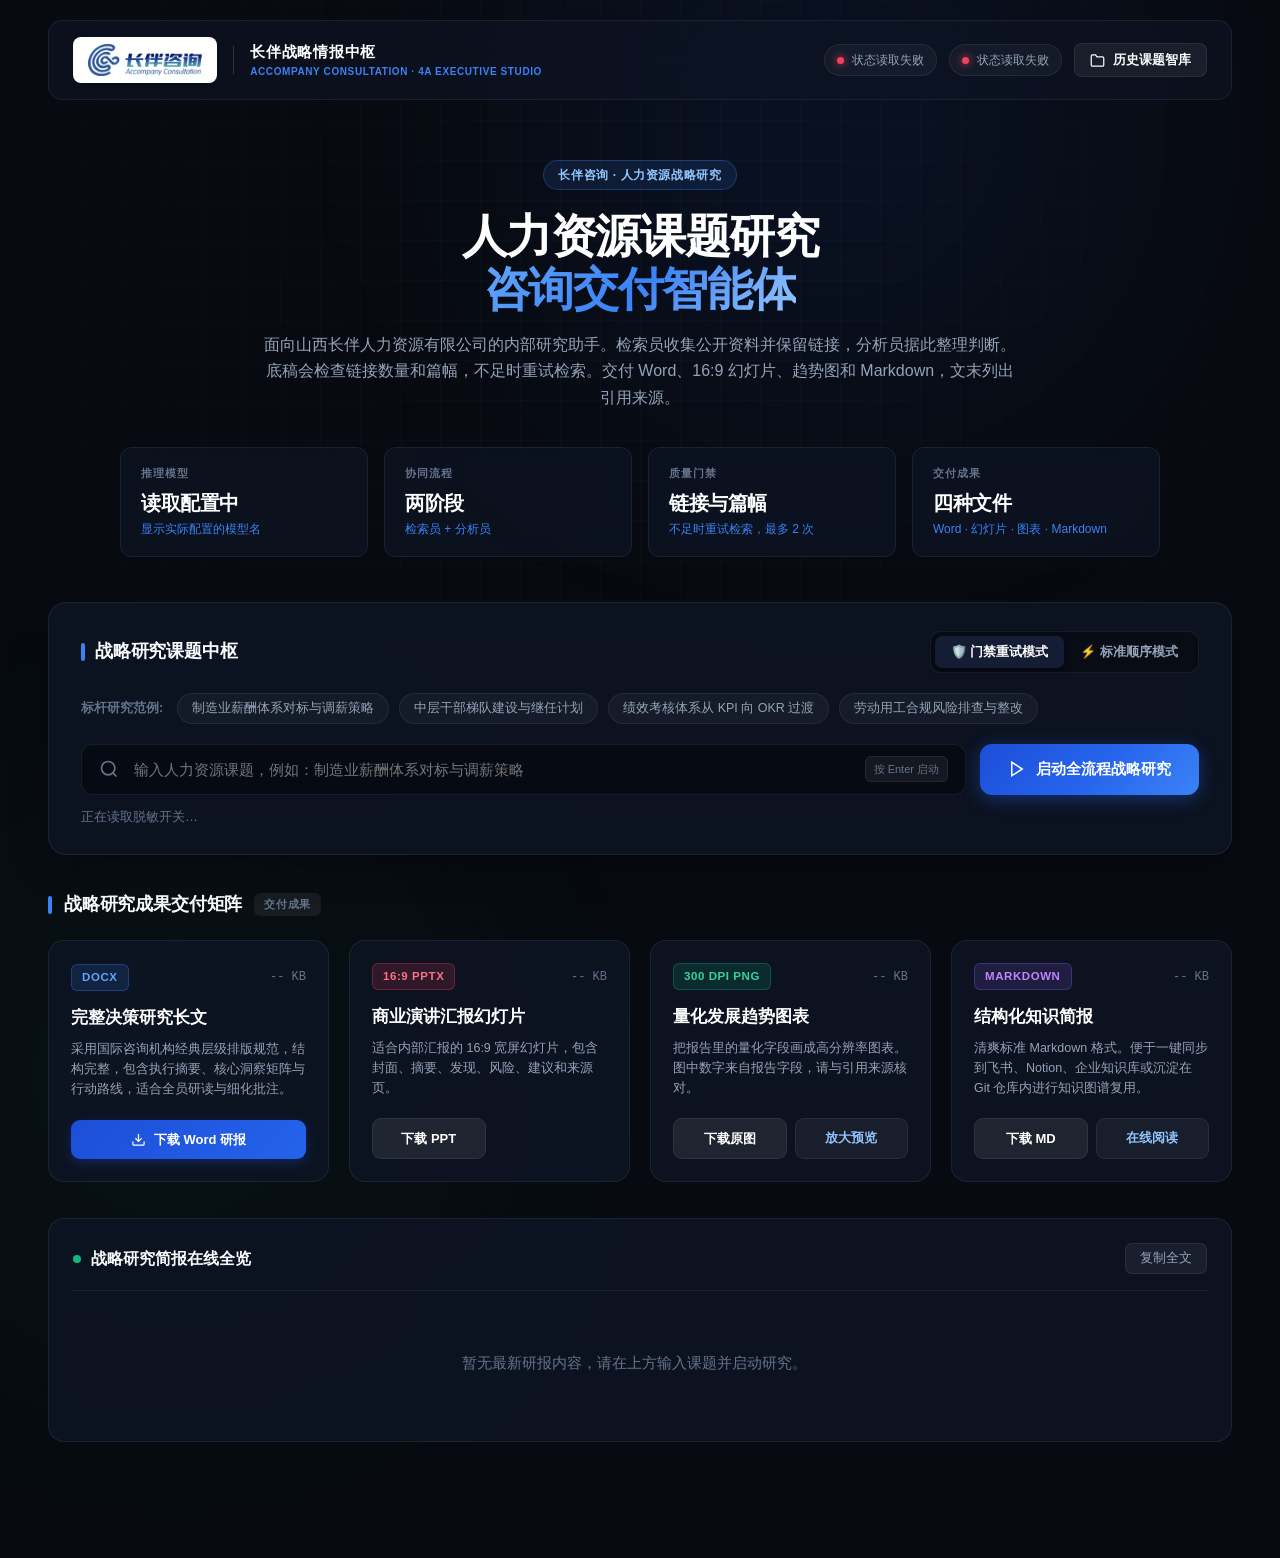
==== commit 86a0145b: "feat(branding): update logo with official Accompany Consultation brand asset" ====
--- a/web/index.html
+++ b/web/index.html
@@ -16,16 +16,13 @@
         <!-- 顶部导航栏 -->
         <header class="navbar">
             <div class="brand">
-                <div class="brand-icon">
-                    <svg width="22" height="22" viewBox="0 0 24 24" fill="none" stroke="currentColor" stroke-width="2">
-                        <polygon points="12 2 2 7 12 12 22 7 12 2"></polygon>
-                        <polyline points="2 17 12 22 22 17"></polyline>
-                        <polyline points="2 12 12 17 22 12"></polyline>
-                    </svg>
-                </div>
+                <div class="brand-logo-container">
+                    <img src="/assets/logo.png" alt="长伴咨询 Accompany Consultation" class="brand-logo-img" />
+                </div>
+                <div class="brand-divider"></div>
                 <div class="brand-text">
-                    <div class="brand-title">长伴咨询</div>
-                    <div class="brand-subtitle">长伴 · 战略研究智能体</div>
+                    <div class="brand-title">长伴战略情报中枢</div>
+                    <div class="brand-subtitle">ACCOMPANY CONSULTATION · 4A EXECUTIVE STUDIO</div>
                 </div>
             </div>
 
--- a/web/style.css
+++ b/web/style.css
@@ -113,23 +113,33 @@
 .brand {
     display: flex;
     align-items: center;
-    gap: 14px;
-}
-.brand-icon {
-    width: 38px;
-    height: 38px;
-    border-radius: 10px;
-    background: linear-gradient(135deg, #1D4ED8 0%, #3B82F6 100%);
+    gap: 16px;
+}
+.brand-logo-container {
+    background: #FFFFFF;
+    padding: 6px 14px;
+    border-radius: 8px;
     display: flex;
     align-items: center;
     justify-content: center;
-    color: #FFF;
-    box-shadow: 0 4px 14px rgba(37, 99, 235, 0.4);
+    box-shadow: 0 2px 10px rgba(0, 0, 0, 0.2);
+    border: 1px solid rgba(255, 255, 255, 0.2);
+}
+.brand-logo-img {
+    height: 32px;
+    width: auto;
+    object-fit: contain;
+    display: block;
+}
+.brand-divider {
+    width: 1px;
+    height: 28px;
+    background: var(--border-hover);
 }
 .brand-title {
     font-size: 15px;
     font-weight: 750;
-    letter-spacing: 0.08em;
+    letter-spacing: 0.05em;
     color: #FFF;
 }
 .brand-subtitle {
